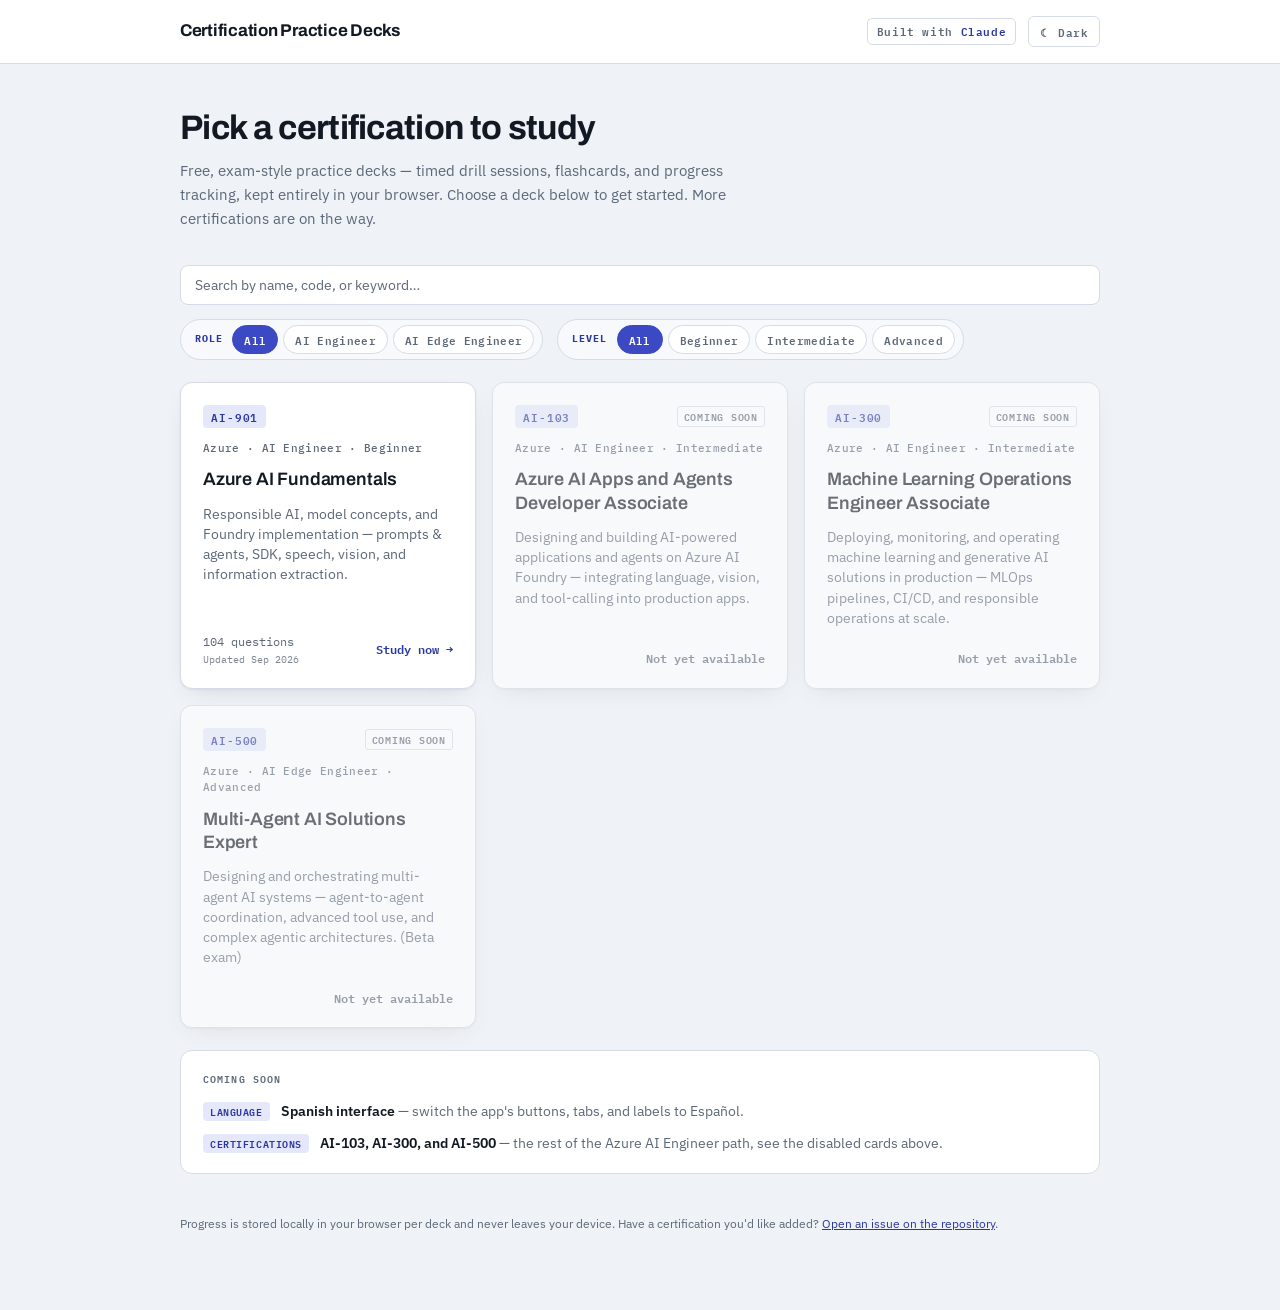
==== index.html @ d80f5db9 "Add author and publish-date meta tags Fills in the "No author found" / "No publication date found" f" ====
<!doctype html>
<html lang="en">
<head>
<meta charset="utf-8">
<meta name="viewport" content="width=device-width, initial-scale=1">
<meta name="description" content="Free practice decks for Microsoft certification exams: exam-style questions, timed sessions, and explanations.">
<title>Certification Practice Decks</title>
<link rel="canonical" href="https://andhony-hdz.github.io/cert-practice-decks/">
<meta property="og:type" content="website">
<meta property="og:site_name" content="Certification Practice Decks">
<meta property="og:title" content="Certification Practice Decks">
<meta property="og:description" content="Free, exam-style practice decks for Microsoft certifications — timed drill sessions, flashcards, and progress tracking, kept entirely in your browser.">
<meta property="og:url" content="https://andhony-hdz.github.io/cert-practice-decks/">
<meta property="og:image" content="https://andhony-hdz.github.io/cert-practice-decks/assets/og-image.png">
<meta property="og:image:width" content="2400">
<meta property="og:image:height" content="1260">
<meta name="author" content="Andhony Hernández">
<meta property="article:author" content="Andhony Hernández">
<meta property="article:published_time" content="2026-09-07">
<meta name="twitter:card" content="summary_large_image">
<meta name="twitter:title" content="Certification Practice Decks">
<meta name="twitter:description" content="Free, exam-style practice decks for Microsoft certifications — timed drill sessions, flashcards, and progress tracking, kept entirely in your browser.">
<meta name="twitter:image" content="https://andhony-hdz.github.io/cert-practice-decks/assets/og-image.png">
<script src="assets/theme.js"></script>
<link rel="preconnect" href="https://fonts.gstatic.com" crossorigin>
<link rel="stylesheet" href="https://fonts.googleapis.com/css2?family=Archivo:wght@500;600;700&family=IBM+Plex+Mono:wght@500;600&family=IBM+Plex+Sans:wght@400;500;600&display=swap">
<link rel="stylesheet" href="assets/theme.css">
<style>
.topbar{
  background:var(--surface);
  border-bottom:1px solid var(--line);
}
.topbar-in{max-width:960px;margin:0 auto;padding:16px 20px;display:flex;align-items:center;gap:12px;flex-wrap:wrap}
.brand{
  font-family:var(--font-display);font-weight:700;font-size:17px;
  letter-spacing:-.015em;margin-right:auto;
}
.claude-badge{
  font-family:var(--font-mono);font-size:10.5px;font-weight:600;letter-spacing:.06em;
  color:var(--muted);border:1px solid var(--line);border-radius:5px;padding:4px 9px;
  text-decoration:none;
}
.claude-badge:hover{color:var(--ink);border-color:var(--accent)}
.claude-badge b{color:var(--accent-ink);font-weight:600}
.wrap{max-width:960px;margin:0 auto;padding:44px 20px 64px}
.intro h1{
  font-family:var(--font-display);font-weight:700;font-size:34px;
  letter-spacing:-.02em;margin:0 0 10px;line-height:1.2;
}
.intro p{color:var(--muted);font-size:15px;max-width:62ch;margin:0 0 34px;line-height:1.6}

.toolbar{display:flex;flex-direction:column;gap:14px;margin-bottom:22px}
.search{
  width:100%;font-family:var(--font-body);font-size:14px;
  background:var(--surface);color:var(--ink);
  border:1px solid var(--line);border-radius:8px;padding:10px 14px;
}
.search::placeholder{color:var(--muted)}
.filter-groups{display:flex;flex-wrap:wrap;gap:10px 14px}
.filter-group{
  display:flex;flex-wrap:wrap;align-items:center;gap:5px;
  background:var(--raise);border:1px solid var(--line);
  border-radius:22px;padding:5px 8px 5px 14px;
}
.filter-group .flabel{
  font-family:var(--font-mono);font-size:9.5px;font-weight:700;letter-spacing:.09em;
  text-transform:uppercase;color:var(--accent-ink);margin-right:5px;white-space:nowrap;
}
.filter-chip{
  font-family:var(--font-mono);font-size:11px;font-weight:600;letter-spacing:.03em;
  color:var(--muted);background:var(--surface);border:1px solid var(--line);
  border-radius:16px;padding:4px 11px;cursor:pointer;white-space:nowrap;
}
.filter-chip:hover{border-color:var(--accent);color:var(--ink)}
.filter-chip[aria-pressed="true"]{background:var(--accent);border-color:var(--accent);color:var(--on-accent)}
.results-note{font-size:11.5px;color:var(--muted);margin:0}
.results-note button{
  font-family:inherit;font-size:inherit;color:var(--accent-ink);background:none;border:0;
  padding:0;cursor:pointer;text-decoration:underline;
}

.grid{display:grid;grid-template-columns:repeat(auto-fill,minmax(260px,1fr));gap:16px}
.deck{
  background:var(--surface);border:1px solid var(--line);border-radius:12px;
  box-shadow:var(--shadow);padding:22px 22px 20px;
  display:flex;flex-direction:column;gap:12px;text-decoration:none;color:inherit;
  transition:border-color .14s,transform .14s;
}
.deck:hover{border-color:var(--accent)}
.deck[aria-disabled="true"]{cursor:default;opacity:.6}
.deck[aria-disabled="true"]:hover{border-color:var(--line)}
.deck-top{display:flex;align-items:center;gap:9px;flex-wrap:wrap}
.deck-code{
  font-family:var(--font-mono);font-size:11px;font-weight:600;letter-spacing:.08em;
  background:var(--accent-soft);color:var(--accent-ink);border-radius:4px;padding:3px 8px;
}
.deck-badge{
  margin-left:auto;font-family:var(--font-mono);font-size:9.5px;font-weight:600;letter-spacing:.08em;
  text-transform:uppercase;color:var(--muted);border:1px solid var(--line);border-radius:3px;padding:2px 6px;
}
.deck-cats{
  font-family:var(--font-mono);font-size:10.5px;font-weight:500;letter-spacing:.03em;
  color:var(--muted);
}
.deck h2{
  font-family:var(--font-display);font-weight:600;font-size:18px;
  letter-spacing:-.01em;margin:0;line-height:1.3;
}
.deck p{font-size:13.5px;color:var(--muted);margin:0;line-height:1.5;max-width:44ch}
.deck-foot{
  margin-top:auto;padding-top:10px;display:flex;align-items:center;justify-content:space-between;gap:10px;
  font-family:var(--font-mono);font-size:11.5px;color:var(--muted);
}
.deck-meta{display:flex;flex-direction:column;gap:2px;min-width:0}
.deck-updated{font-size:10px;color:var(--muted);opacity:.8}
.deck-cta{font-weight:600;color:var(--accent-ink);white-space:nowrap}
.deck[aria-disabled="true"] .deck-cta{color:var(--muted)}
.empty,.err{color:var(--muted);font-size:14px;padding:20px 0}

.roadmap{
  margin-top:22px;background:var(--surface);border:1px solid var(--line);
  border-radius:12px;padding:20px 22px;
}
.roadmap h2{
  font-family:var(--font-mono);font-size:10px;font-weight:600;letter-spacing:.11em;
  text-transform:uppercase;color:var(--muted);margin:0 0 14px;
}
.roadmap-list{display:flex;flex-direction:column;gap:12px;margin:0;padding:0;list-style:none}
.roadmap-item{display:flex;align-items:baseline;gap:11px}
.roadmap-item .tag{
  font-family:var(--font-mono);font-size:9.5px;font-weight:600;letter-spacing:.06em;
  text-transform:uppercase;color:var(--accent-ink);background:var(--accent-soft);
  border-radius:4px;padding:2px 7px;flex:none;white-space:nowrap;
}
.roadmap-item p{margin:0;font-size:13.5px;color:var(--muted);line-height:1.5}
.roadmap-item p b{color:var(--ink);font-weight:600}

.foot-note{margin-top:40px;font-size:12px;color:var(--muted);line-height:1.6}
.foot-note a{color:var(--accent-ink)}
</style>
</head>
<body>

<header class="topbar">
  <div class="topbar-in">
    <span class="brand">Certification Practice Decks</span>
    <a class="claude-badge" href="https://claude.com/claude-code" target="_blank" rel="noopener" title="This site's content and code were built with Claude">Built with <b>Claude</b></a>
    <button class="theme-toggle" data-theme-toggle aria-pressed="false"></button>
  </div>
</header>

<main class="wrap">
  <div class="intro">
    <h1>Pick a certification to study</h1>
    <p>Free, exam-style practice decks — timed drill sessions, flashcards, and progress tracking, kept entirely in your browser. Choose a deck below to get started. More certifications are on the way.</p>
  </div>
  <div class="toolbar">
    <input type="search" id="search" class="search" placeholder="Search by name, code, or keyword…" aria-label="Search certifications">
    <div class="filter-groups" id="filterGroups"></div>
  </div>

  <div class="grid" id="grid"><p class="empty">Loading decks…</p></div>

  <section class="roadmap">
    <h2>Coming soon</h2>
    <ul class="roadmap-list">
      <li class="roadmap-item">
        <span class="tag">Language</span>
        <p><b>Spanish interface</b> — switch the app's buttons, tabs, and labels to Español.</p>
      </li>
      <li class="roadmap-item">
        <span class="tag">Certifications</span>
        <p><b>AI-103, AI-300, and AI-500</b> — the rest of the Azure AI Engineer path, see the disabled cards above.</p>
      </li>
    </ul>
  </section>

  <p class="foot-note">Progress is stored locally in your browser per deck and never leaves your device. Have a certification you'd like added? <a href="https://github.com/Andhony-Hdz/cert-practice-decks/issues/new?title=Certification+request%3A+&amp;body=Certification+name+and+exam+code%3A%0A%0AResources+link+%28official+study+guide%2C+etc.%29%3A%0A%0AWhy+you%27d+like+it+added%3A%0A" target="_blank" rel="noopener">Open an issue on the repository</a>.</p>
</main>

<script>
const esc=s=>String(s).replace(/[&<>"]/g,m=>({"&":"&amp;","<":"&lt;",">":"&gt;",'"':"&quot;"}[m]));
const fmtUpdated=iso=>{
  if(!iso) return "";
  const d=new Date(iso+"T00:00:00");
  if(isNaN(d)) return "";
  return "Updated "+d.toLocaleDateString(undefined,{month:"short",year:"numeric"});
};

let ALL_CERTS=[];
const filters={q:"",platform:"",role:"",level:""};
// Filter dimensions are declared with a display label; a chip group only
// renders for a dimension once two or more distinct values actually exist
// in the loaded manifest, so this stays correct as certs are added.
const DIMENSIONS=[["platform","Platform"],["role","Role"],["level","Level"]];

function deckCard(c){
  const available = c.status!=="soon";
  const tag = available ? "a" : "div";
  const href = available ? ` href="app/quiz/?cert=${encodeURIComponent(c.id)}"` : "";
  const updated=fmtUpdated(c.updated);
  const cats=c.categories||{};
  const catLine=[cats.platform,cats.role,cats.level].filter(Boolean).join(" · ");
  return `<${tag} class="deck"${href}${available?"":' aria-disabled="true"'}>
    <div class="deck-top">
      <span class="deck-code">${esc(c.code||c.id)}</span>
      ${available?"":'<span class="deck-badge">Coming soon</span>'}
    </div>
    ${catLine?`<span class="deck-cats">${esc(catLine)}</span>`:""}
    <h2>${esc(c.title||c.id)}</h2>
    <p>${esc(c.description||"")}</p>
    <div class="deck-foot">
      <span class="deck-meta">
        <span>${c.cardCount?c.cardCount+" questions":""}</span>
        ${updated?`<span class="deck-updated">${esc(updated)}</span>`:""}
      </span>
      <span class="deck-cta">${available?"Study now →":"Not yet available"}</span>
    </div>
  </${tag}>`;
}

function matchesFilters(c){
  const cats=c.categories||{};
  for(const [dim] of DIMENSIONS){
    if(filters[dim] && cats[dim]!==filters[dim]) return false;
  }
  if(filters.q){
    const hay=[c.code,c.title,c.description].filter(Boolean).join(" ").toLowerCase();
    if(!hay.includes(filters.q.toLowerCase())) return false;
  }
  return true;
}

function renderGrid(){
  const grid=document.getElementById("grid");
  const filtered=ALL_CERTS.filter(matchesFilters);
  const anyFilterActive = filters.q || DIMENSIONS.some(([dim])=>filters[dim]);
  if(!filtered.length){
    grid.innerHTML=`<p class="empty">No certifications match your search/filters.${
      anyFilterActive ? ' <button class="results-note" id="clearFilters" style="display:inline">Clear filters</button>' : ""}</p>`;
    const btn=document.getElementById("clearFilters");
    if(btn) btn.onclick=clearFilters;
    return;
  }
  grid.innerHTML=filtered.map(deckCard).join("");
}

function renderFilterChips(){
  const box=document.getElementById("filterGroups");
  box.innerHTML=DIMENSIONS.map(([dim,label])=>{
    const values=[...new Set(ALL_CERTS.map(c=>(c.categories||{})[dim]).filter(Boolean))];
    if(values.length<2) return ""; // not worth a filter row until it can actually discriminate
    const chips=[{v:"",label:"All"},...values.map(v=>({v,label:v}))].map(o=>
      `<button class="filter-chip" data-dim="${dim}" data-value="${esc(o.v)}" aria-pressed="${filters[dim]===o.v}">${esc(o.label)}</button>`
    ).join("");
    return `<div class="filter-group"><span class="flabel">${esc(label)}</span>${chips}</div>`;
  }).join("");
  box.querySelectorAll(".filter-chip").forEach(b=>b.onclick=()=>{
    filters[b.dataset.dim]=b.dataset.value;
    renderFilterChips();
    renderGrid();
  });
}

function clearFilters(){
  filters.q=""; DIMENSIONS.forEach(([dim])=>filters[dim]="");
  document.getElementById("search").value="";
  renderFilterChips();
  renderGrid();
}

async function boot(){
  const grid=document.getElementById("grid");
  let data;
  try{
    const res=await fetch("certs/manifest.json");
    if(!res.ok) throw new Error("HTTP "+res.status);
    data=await res.json();
  }catch(err){
    grid.innerHTML=`<p class="err">Couldn't load the deck list. If you're opening this file directly from disk, serve it over a local server instead (fetch of local JSON is blocked from file://).</p>`;
    return;
  }
  ALL_CERTS=data.certs||[];
  if(!ALL_CERTS.length){ grid.innerHTML=`<p class="empty">No decks published yet.</p>`; return; }

  renderFilterChips();
  renderGrid();
  document.getElementById("search").oninput=e=>{ filters.q=e.target.value; renderGrid(); };
}
boot();
</script>

</body>
</html>
---- assets/theme.css ----
/* ============================================================
   Shared design tokens + base reset
   Used by the landing page and by app/quiz.html so every
   certification deck (and the cert picker) look like one system.
   ============================================================ */
body{margin:0}
img{max-width:100%}
[hidden]{display:none!important}

:root{
  color-scheme:light;
  --paper:#EFF2F6;
  --surface:#FFFFFF;
  --raise:#F7F9FC;
  --line:#D5DCE7;
  --line-soft:#E4E9F1;
  --ink:#131922;
  --muted:#5C6878;
  --accent:#3B49C4;
  --accent-ink:#2B37A0;
  --accent-soft:#E5E8FA;
  --on-accent:#FFFFFF;
  --gold:#966D14;
  --gold-soft:#F6EEDA;
  --ok:#1B7549;
  --ok-soft:#DEF0E6;
  --bad:#AE2F2C;
  --bad-soft:#FAE2E0;
  --shadow:0 1px 2px rgba(19,25,34,.05), 0 8px 24px -12px rgba(19,25,34,.18);
  --font-display:"Archivo","Helvetica Neue",Arial,sans-serif;
  --font-body:"IBM Plex Sans","Segoe UI",Roboto,Helvetica,Arial,sans-serif;
  --font-mono:"IBM Plex Mono","SFMono-Regular",Consolas,monospace;
}
@media (prefers-color-scheme: dark){
  :root:not([data-theme="light"]){
    color-scheme:dark;
    --paper:#0D1118;
    --surface:#151B25;
    --raise:#1B2330;
    --line:#2A3441;
    --line-soft:#222B37;
    --ink:#E6ECF4;
    --muted:#93A0B1;
    --accent:#8C97FF;
    --accent-ink:#AAB2FF;
    --accent-soft:#212747;
    --on-accent:#0D1118;
    --gold:#D9AE55;
    --gold-soft:#302713;
    --ok:#4FBE8A;
    --ok-soft:#132C20;
    --bad:#EF7A73;
    --bad-soft:#33191A;
    --shadow:0 1px 2px rgba(0,0,0,.4), 0 10px 30px -14px rgba(0,0,0,.7);
  }
}
:root[data-theme="dark"]{
  color-scheme:dark;
  --paper:#0D1118;
  --surface:#151B25;
  --raise:#1B2330;
  --line:#2A3441;
  --line-soft:#222B37;
  --ink:#E6ECF4;
  --muted:#93A0B1;
  --accent:#8C97FF;
  --accent-ink:#AAB2FF;
  --accent-soft:#212747;
  --on-accent:#0D1118;
  --gold:#D9AE55;
  --gold-soft:#302713;
  --ok:#4FBE8A;
  --ok-soft:#132C20;
  --bad:#EF7A73;
  --bad-soft:#33191A;
  --shadow:0 1px 2px rgba(0,0,0,.4), 0 10px 30px -14px rgba(0,0,0,.7);
}

.theme-toggle{
  font-family:var(--font-mono);font-size:11px;font-weight:600;letter-spacing:.04em;
  color:var(--muted);background:var(--surface);border:1px solid var(--line);border-radius:6px;
  padding:5px 11px;cursor:pointer;white-space:nowrap;
}
.theme-toggle:hover{border-color:var(--accent);color:var(--ink)}

*{box-sizing:border-box}
body{
  background:var(--paper);
  color:var(--ink);
  font-family:var(--font-body);
  font-size:15px;
  line-height:1.55;
  -webkit-font-smoothing:antialiased;
}
button{font-family:inherit;font-size:inherit;color:inherit}
:focus-visible{outline:2px solid var(--accent);outline-offset:2px;border-radius:4px}
@media (prefers-reduced-motion: reduce){*{animation:none!important;transition:none!important}}
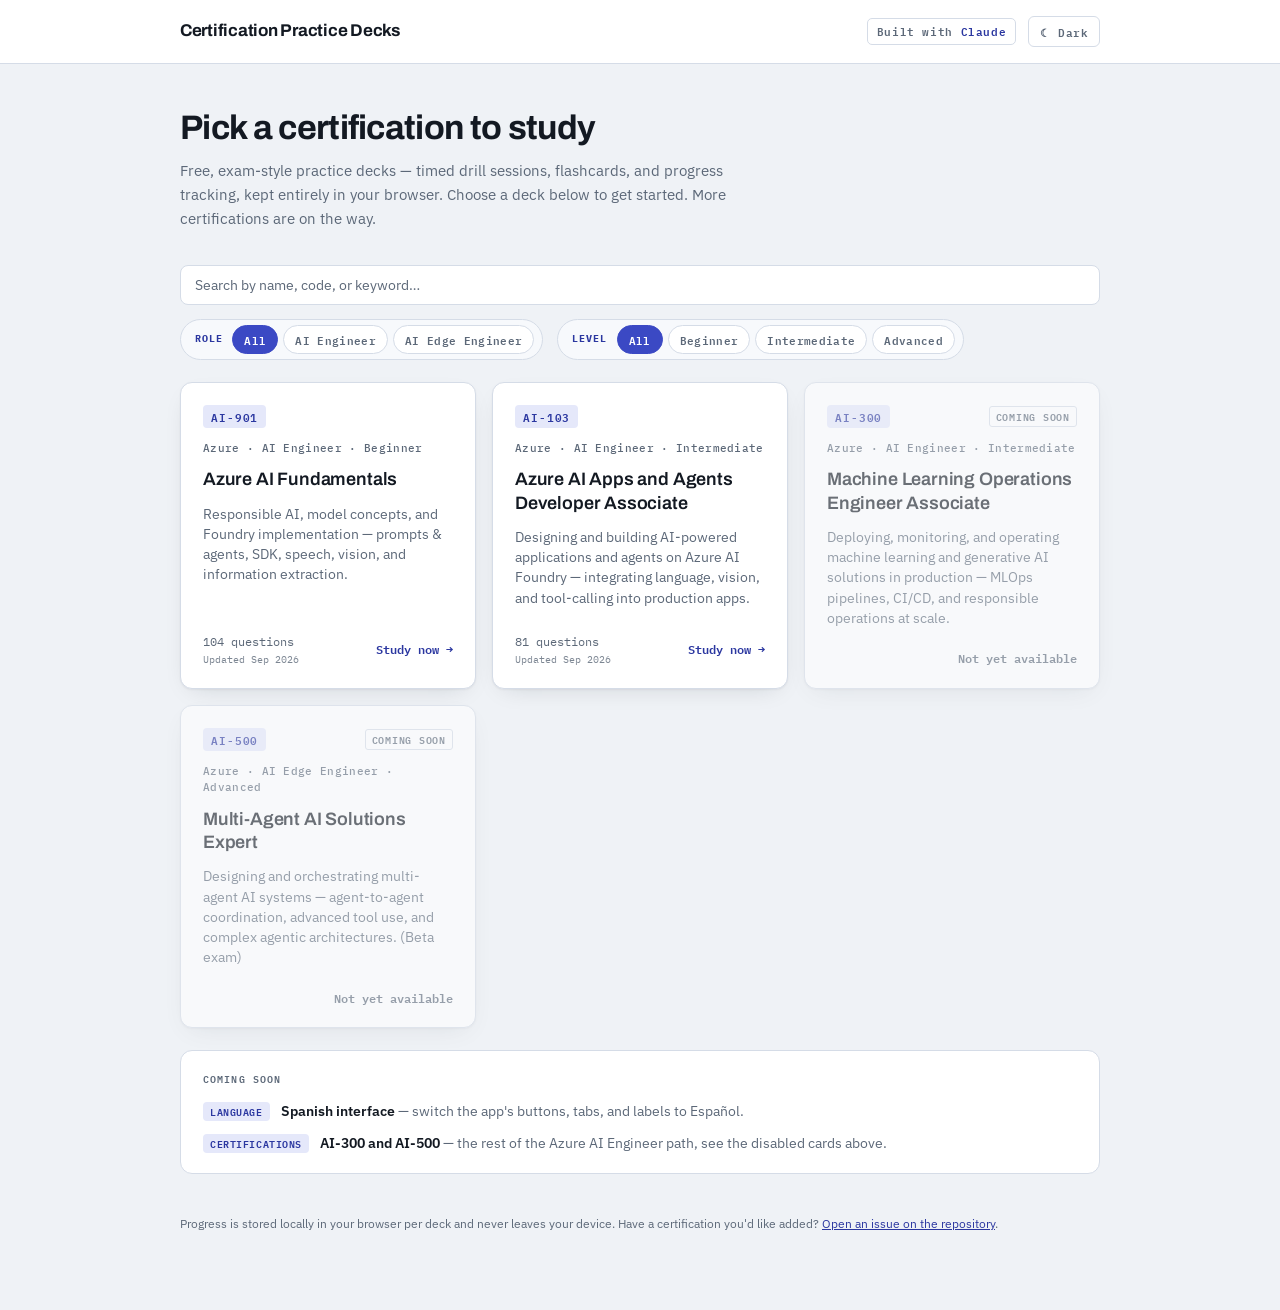
==== commit dabf667a: "Add the AI-103 practice deck (81 questions) certs/ai-103.json: new question bank for Exam AI-103 (De" ====
--- a/index.html
+++ b/index.html
@@ -170,7 +170,7 @@
       </li>
       <li class="roadmap-item">
         <span class="tag">Certifications</span>
-        <p><b>AI-103, AI-300, and AI-500</b> — the rest of the Azure AI Engineer path, see the disabled cards above.</p>
+        <p><b>AI-300 and AI-500</b> — the rest of the Azure AI Engineer path, see the disabled cards above.</p>
       </li>
     </ul>
   </section>
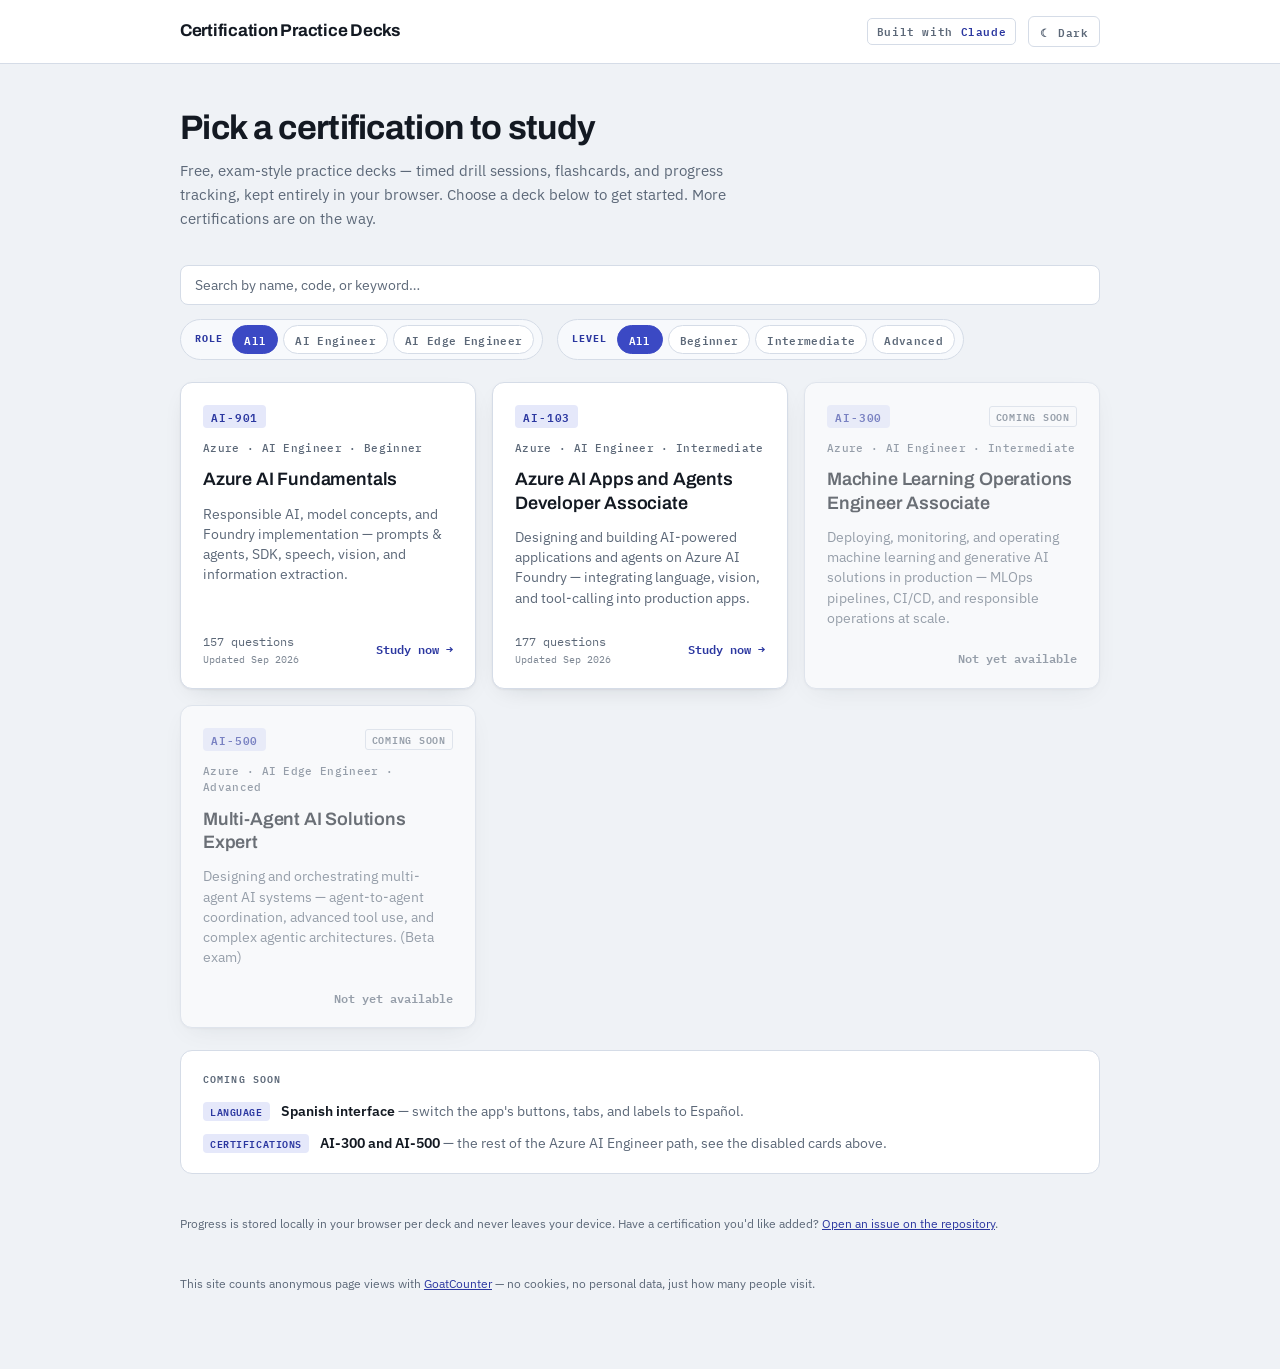
==== commit 2a1e6958: "Add GoatCounter analytics (anonymous, cookieless page views) Wired the user's GoatCounter site (cert" ====
--- a/index.html
+++ b/index.html
@@ -176,6 +176,7 @@
   </section>
 
   <p class="foot-note">Progress is stored locally in your browser per deck and never leaves your device. Have a certification you'd like added? <a href="https://github.com/Andhony-Hdz/cert-practice-decks/issues/new?title=Certification+request%3A+&amp;body=Certification+name+and+exam+code%3A%0A%0AResources+link+%28official+study+guide%2C+etc.%29%3A%0A%0AWhy+you%27d+like+it+added%3A%0A" target="_blank" rel="noopener">Open an issue on the repository</a>.</p>
+  <p class="foot-note">This site counts anonymous page views with <a href="https://www.goatcounter.com/" target="_blank" rel="noopener">GoatCounter</a> — no cookies, no personal data, just how many people visit.</p>
 </main>
 
 <script>
@@ -290,5 +291,9 @@
 boot();
 </script>
 
+<!-- Anonymous, cookieless page-view counter — https://www.goatcounter.com/ -->
+<script data-goatcounter="https://cert-practice-decks.goatcounter.com/count"
+        async src="//gc.zgo.at/count.js"></script>
+
 </body>
 </html>
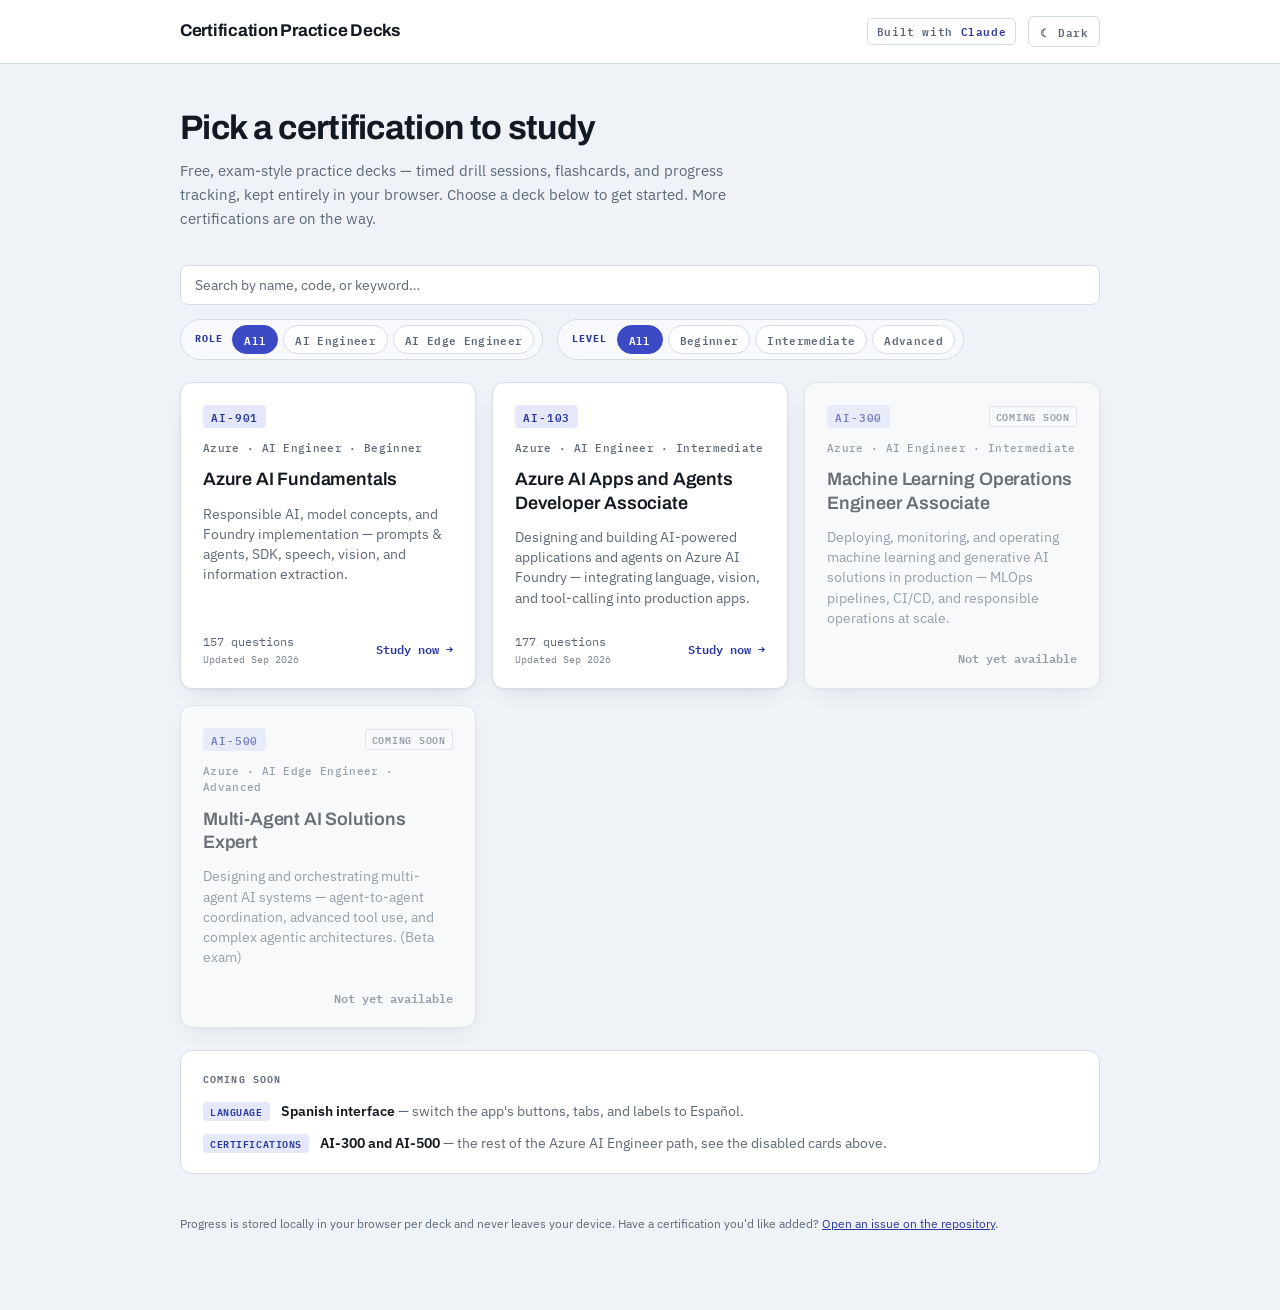
==== commit c2316e31: "Remove the GoatCounter disclosure line from the footer Script tags stay in place on both pages; only" ====
--- a/index.html
+++ b/index.html
@@ -176,7 +176,6 @@
   </section>
 
   <p class="foot-note">Progress is stored locally in your browser per deck and never leaves your device. Have a certification you'd like added? <a href="https://github.com/Andhony-Hdz/cert-practice-decks/issues/new?title=Certification+request%3A+&amp;body=Certification+name+and+exam+code%3A%0A%0AResources+link+%28official+study+guide%2C+etc.%29%3A%0A%0AWhy+you%27d+like+it+added%3A%0A" target="_blank" rel="noopener">Open an issue on the repository</a>.</p>
-  <p class="foot-note">This site counts anonymous page views with <a href="https://www.goatcounter.com/" target="_blank" rel="noopener">GoatCounter</a> — no cookies, no personal data, just how many people visit.</p>
 </main>
 
 <script>
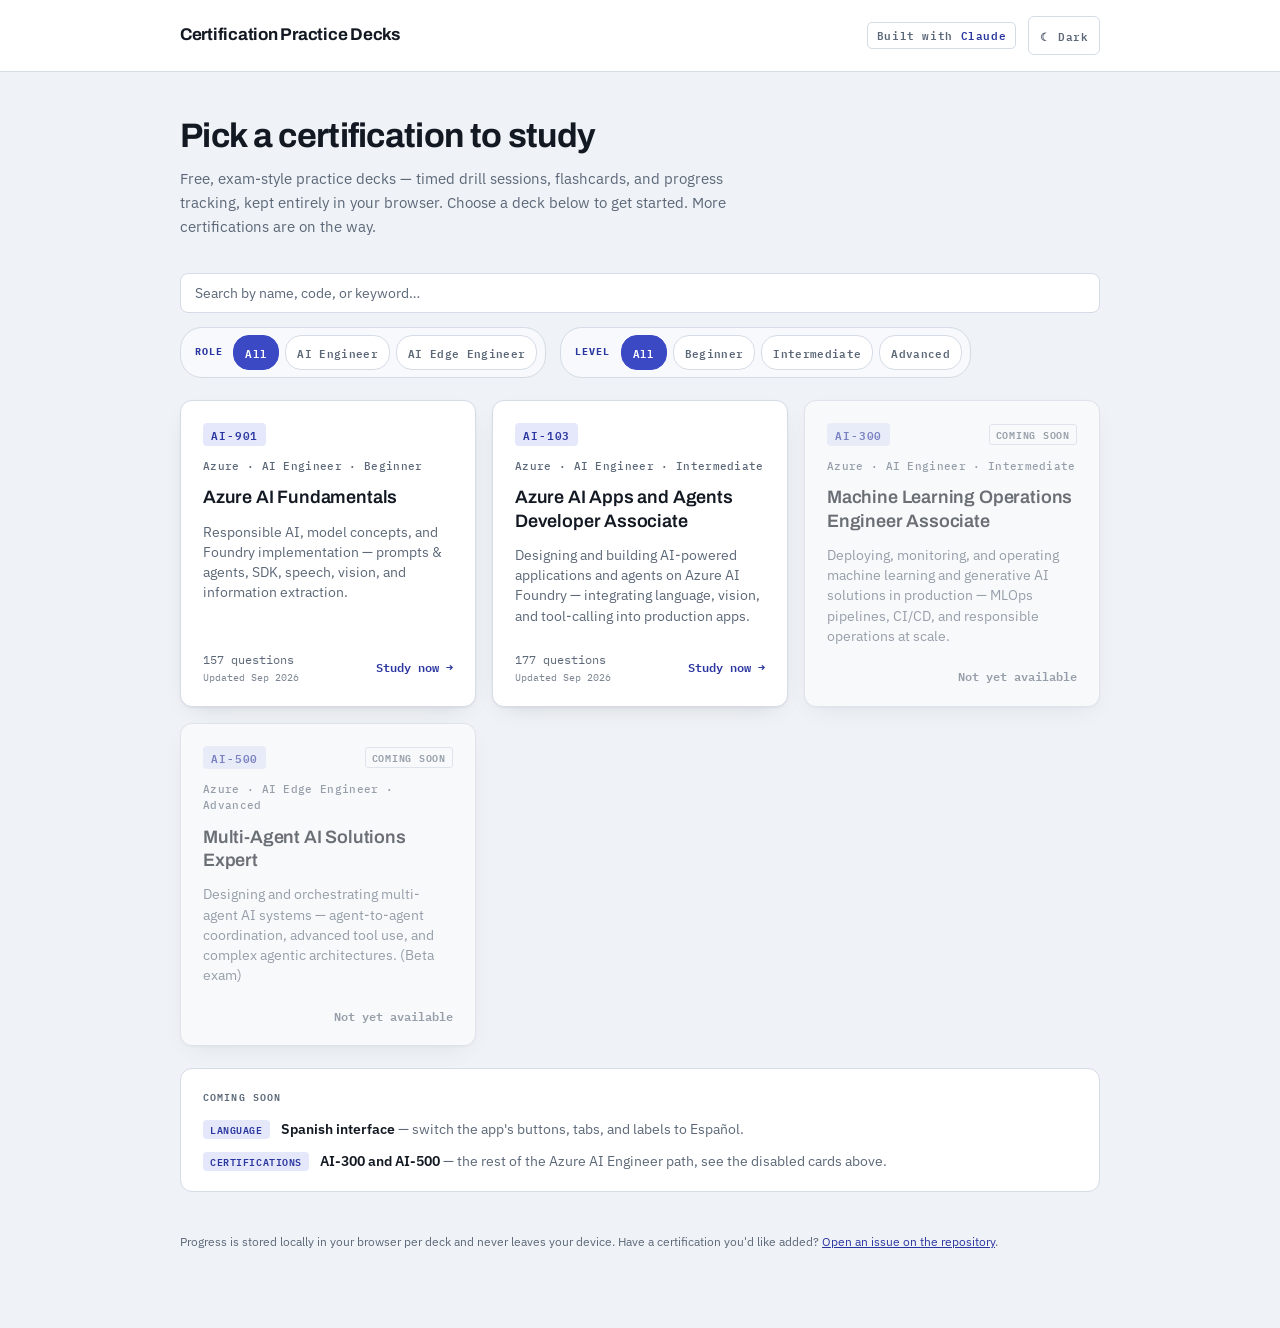
==== commit a68a4a54: "Mobile pass: bigger tap targets + fix scroll position on new screens Reviewed the site at 320-375px " ====
--- a/index.html
+++ b/index.html
@@ -58,9 +58,9 @@
 .search::placeholder{color:var(--muted)}
 .filter-groups{display:flex;flex-wrap:wrap;gap:10px 14px}
 .filter-group{
-  display:flex;flex-wrap:wrap;align-items:center;gap:5px;
+  display:flex;flex-wrap:wrap;align-items:center;gap:6px;
   background:var(--raise);border:1px solid var(--line);
-  border-radius:22px;padding:5px 8px 5px 14px;
+  border-radius:22px;padding:7px 8px 7px 14px;
 }
 .filter-group .flabel{
   font-family:var(--font-mono);font-size:9.5px;font-weight:700;letter-spacing:.09em;
@@ -69,7 +69,7 @@
 .filter-chip{
   font-family:var(--font-mono);font-size:11px;font-weight:600;letter-spacing:.03em;
   color:var(--muted);background:var(--surface);border:1px solid var(--line);
-  border-radius:16px;padding:4px 11px;cursor:pointer;white-space:nowrap;
+  border-radius:16px;padding:7px 11px;cursor:pointer;white-space:nowrap;
 }
 .filter-chip:hover{border-color:var(--accent);color:var(--ink)}
 .filter-chip[aria-pressed="true"]{background:var(--accent);border-color:var(--accent);color:var(--on-accent)}
--- a/assets/theme.css
+++ b/assets/theme.css
@@ -79,7 +79,7 @@
 .theme-toggle{
   font-family:var(--font-mono);font-size:11px;font-weight:600;letter-spacing:.04em;
   color:var(--muted);background:var(--surface);border:1px solid var(--line);border-radius:6px;
-  padding:5px 11px;cursor:pointer;white-space:nowrap;
+  padding:9px 11px;cursor:pointer;white-space:nowrap;
 }
 .theme-toggle:hover{border-color:var(--accent);color:var(--ink)}
 
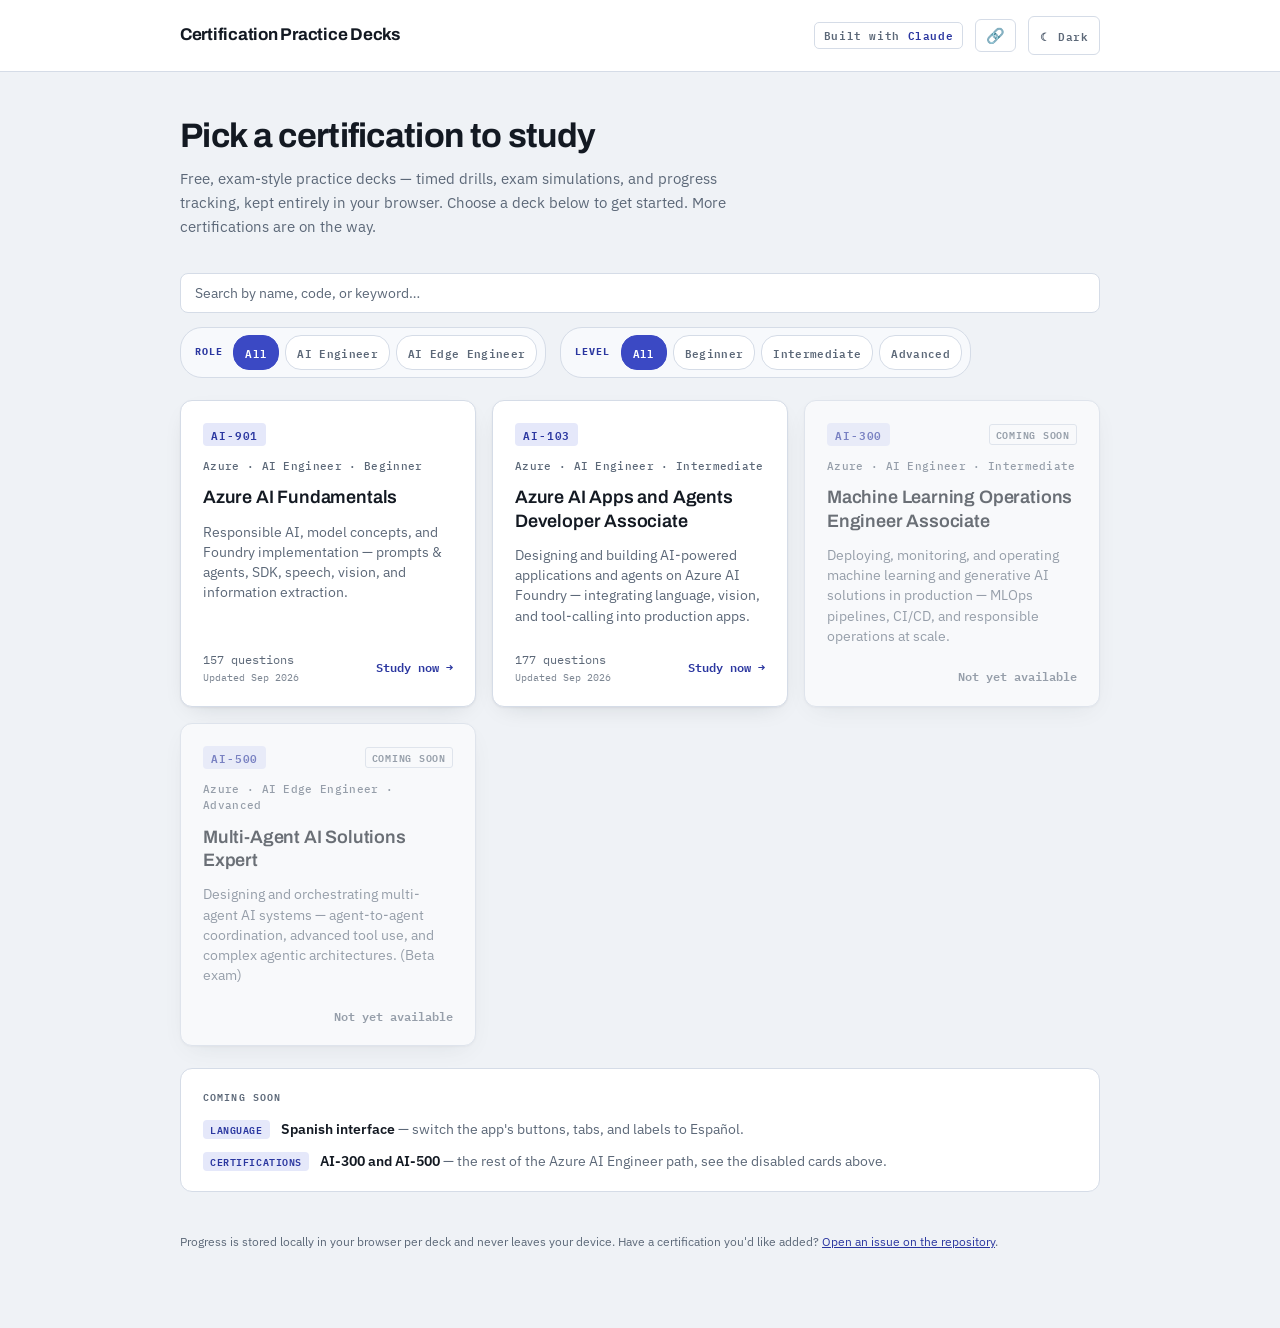
==== commit ea6a2a0b: "Add a general "share this tool" button to the landing page Distinct from the per-score share on the " ====
--- a/index.html
+++ b/index.html
@@ -9,7 +9,7 @@
 <meta property="og:type" content="website">
 <meta property="og:site_name" content="Certification Practice Decks">
 <meta property="og:title" content="Certification Practice Decks">
-<meta property="og:description" content="Free, exam-style practice decks for Microsoft certifications — timed drill sessions, flashcards, and progress tracking, kept entirely in your browser.">
+<meta property="og:description" content="Free, exam-style practice decks for Microsoft certifications — timed drills, exam simulations, and progress tracking, kept entirely in your browser.">
 <meta property="og:url" content="https://andhony-hdz.github.io/cert-practice-decks/">
 <meta property="og:image" content="https://andhony-hdz.github.io/cert-practice-decks/assets/og-image.png">
 <meta property="og:image:width" content="2400">
@@ -19,7 +19,7 @@
 <meta property="article:published_time" content="2026-09-07">
 <meta name="twitter:card" content="summary_large_image">
 <meta name="twitter:title" content="Certification Practice Decks">
-<meta name="twitter:description" content="Free, exam-style practice decks for Microsoft certifications — timed drill sessions, flashcards, and progress tracking, kept entirely in your browser.">
+<meta name="twitter:description" content="Free, exam-style practice decks for Microsoft certifications — timed drills, exam simulations, and progress tracking, kept entirely in your browser.">
 <meta name="twitter:image" content="https://andhony-hdz.github.io/cert-practice-decks/assets/og-image.png">
 <script src="assets/theme.js"></script>
 <link rel="preconnect" href="https://fonts.gstatic.com" crossorigin>
@@ -42,6 +42,55 @@
 }
 .claude-badge:hover{color:var(--ink);border-color:var(--accent)}
 .claude-badge b{color:var(--accent-ink);font-weight:600}
+.icon-btn{
+  font-size:15px;line-height:1;color:var(--muted);background:var(--surface);
+  border:1px solid var(--line);border-radius:6px;padding:8px 10px;cursor:pointer;
+}
+.icon-btn:hover{border-color:var(--accent);color:var(--ink)}
+
+/* Title + Claude badge + theme toggle can't all fit one line on a
+   phone (~486px of content vs ~320-390px available). Past this
+   width they fit naturally with no help; below it, drop the Claude
+   badge (still shown on wider screens) and trim padding/title size
+   just enough for the title and toggle to share a single row. */
+@media (max-width:520px){
+  .claude-badge{display:none}
+  .topbar-in{padding:14px 16px;gap:10px}
+  .brand{font-size:15px}
+}
+
+.btn{
+  border:1px solid var(--line);background:var(--surface);color:var(--ink);
+  border-radius:7px;padding:8px 15px;cursor:pointer;font-weight:500;font-size:13.5px;
+  transition:border-color .14s,background .14s;
+}
+.btn:hover{border-color:var(--accent)}
+.btn.primary{background:var(--accent);border-color:var(--accent);color:var(--on-accent);font-weight:600}
+.btn.primary:hover{filter:brightness(1.06)}
+.btn.ghost{background:transparent}
+.tip-close{
+  flex:none;border:0;background:transparent;cursor:pointer;color:var(--muted);
+  font-size:14px;line-height:1;padding:3px 5px;border-radius:4px;
+}
+.tip-close:hover{color:var(--ink)}
+.modal-overlay{
+  position:fixed;inset:0;z-index:50;background:rgba(13,17,24,.6);
+  display:flex;align-items:center;justify-content:center;padding:20px;
+}
+.modal-box{
+  background:var(--surface);border:1px solid var(--line);border-radius:12px;
+  box-shadow:var(--shadow);padding:20px 22px;max-width:440px;width:100%;
+}
+.modal-head{display:flex;align-items:center;justify-content:space-between;gap:10px;margin-bottom:12px}
+.modal-head h3{font-family:var(--font-display);font-size:16px;font-weight:600;margin:0}
+.share-textarea{
+  width:100%;min-height:130px;resize:vertical;
+  font-family:var(--font-mono);font-size:12.5px;line-height:1.6;
+  background:var(--raise);border:1px solid var(--line);border-radius:8px;
+  padding:12px;color:var(--ink);margin-bottom:14px;
+}
+.modal-actions{display:flex;gap:9px;flex-wrap:wrap}
+
 .wrap{max-width:960px;margin:0 auto;padding:44px 20px 64px}
 .intro h1{
   font-family:var(--font-display);font-weight:700;font-size:34px;
@@ -145,6 +194,7 @@
   <div class="topbar-in">
     <span class="brand">Certification Practice Decks</span>
     <a class="claude-badge" href="https://claude.com/claude-code" target="_blank" rel="noopener" title="This site's content and code were built with Claude">Built with <b>Claude</b></a>
+    <button class="icon-btn" id="shareSiteBtn" aria-label="Share this tool" title="Share this tool">🔗</button>
     <button class="theme-toggle" data-theme-toggle aria-pressed="false"></button>
   </div>
 </header>
@@ -152,7 +202,7 @@
 <main class="wrap">
   <div class="intro">
     <h1>Pick a certification to study</h1>
-    <p>Free, exam-style practice decks — timed drill sessions, flashcards, and progress tracking, kept entirely in your browser. Choose a deck below to get started. More certifications are on the way.</p>
+    <p>Free, exam-style practice decks — timed drills, exam simulations, and progress tracking, kept entirely in your browser. Choose a deck below to get started. More certifications are on the way.</p>
   </div>
   <div class="toolbar">
     <input type="search" id="search" class="search" placeholder="Search by name, code, or keyword…" aria-label="Search certifications">
@@ -178,6 +228,8 @@
   <p class="foot-note">Progress is stored locally in your browser per deck and never leaves your device. Have a certification you'd like added? <a href="https://github.com/Andhony-Hdz/cert-practice-decks/issues/new?title=Certification+request%3A+&amp;body=Certification+name+and+exam+code%3A%0A%0AResources+link+%28official+study+guide%2C+etc.%29%3A%0A%0AWhy+you%27d+like+it+added%3A%0A" target="_blank" rel="noopener">Open an issue on the repository</a>.</p>
 </main>
 
+<div id="shareModalRoot"></div>
+
 <script>
 const esc=s=>String(s).replace(/[&<>"]/g,m=>({"&":"&amp;","<":"&lt;",">":"&gt;",'"':"&quot;"}[m]));
 const fmtUpdated=iso=>{
@@ -186,6 +238,61 @@
   if(isNaN(d)) return "";
   return "Updated "+d.toLocaleDateString(undefined,{month:"short",year:"numeric"});
 };
+
+/* A modal with the invite text in a selectable textarea, rather than
+   handing straight off to navigator.share() — same pattern used on
+   the quiz summary page's "Share result", but inviting people to the
+   tool itself rather than sharing a personal score. */
+function siteShareText(){
+  const url=location.origin+location.pathname;
+  return `📚 Certification Practice Decks — free, exam-style practice for Microsoft certs\n`
+    +`Timed drills, exam simulations, and progress tracking, all in your browser. No signup, no cost.\n\n`
+    +`AI-901 and AI-103 are live today, more certs on the way. Give it a shot 👉 ${url}`;
+}
+
+let shareOpen=false;
+function shareModalHtml(){
+  if(!shareOpen) return "";
+  const text=siteShareText();
+  return `<div class="modal-overlay" data-act="close-share">
+    <div class="modal-box" data-act="noop">
+      <div class="modal-head">
+        <h3>Share this tool</h3>
+        <button class="tip-close" data-act="close-share" aria-label="Close">✕</button>
+      </div>
+      <textarea class="share-textarea" id="siteShareText" readonly>${esc(text)}</textarea>
+      <div class="modal-actions">
+        <button class="btn primary" data-act="copy-share">Copy to clipboard</button>
+        <button class="btn ghost" data-act="native-share" id="siteNativeShareBtn" hidden>Share via…</button>
+      </div>
+    </div>
+  </div>`;
+}
+function renderShareModal(){
+  const root=document.getElementById("shareModalRoot");
+  root.innerHTML=shareModalHtml();
+  root.querySelectorAll("[data-act]").forEach(el=>el.onclick=ev=>{
+    const act=el.dataset.act;
+    ev.stopPropagation();
+    if(act==="close-share"){ shareOpen=false; renderShareModal(); }
+    else if(act==="copy-share"){
+      const flash=label=>{ el.textContent=label; setTimeout(()=>{ if(document.body.contains(el)) el.textContent="Copy to clipboard"; },1800); };
+      const text=siteShareText();
+      if(navigator.clipboard){
+        navigator.clipboard.writeText(text).then(()=>flash("Copied!")).catch(()=>flash("Couldn't copy — select the text instead"));
+      } else {
+        const ta=document.getElementById("siteShareText");
+        if(ta){ ta.select(); document.execCommand("copy"); flash("Copied!"); }
+      }
+    }
+    else if(act==="native-share"){ navigator.share({text:siteShareText()}).catch(()=>{}); }
+  });
+  const ta=document.getElementById("siteShareText");
+  if(ta){ ta.onclick=()=>ta.select(); ta.focus(); ta.select(); }
+  const nb=document.getElementById("siteNativeShareBtn");
+  if(nb && navigator.share) nb.hidden=false;
+}
+document.getElementById("shareSiteBtn").onclick=()=>{ shareOpen=true; renderShareModal(); };
 
 let ALL_CERTS=[];
 const filters={q:"",platform:"",role:"",level:""};
